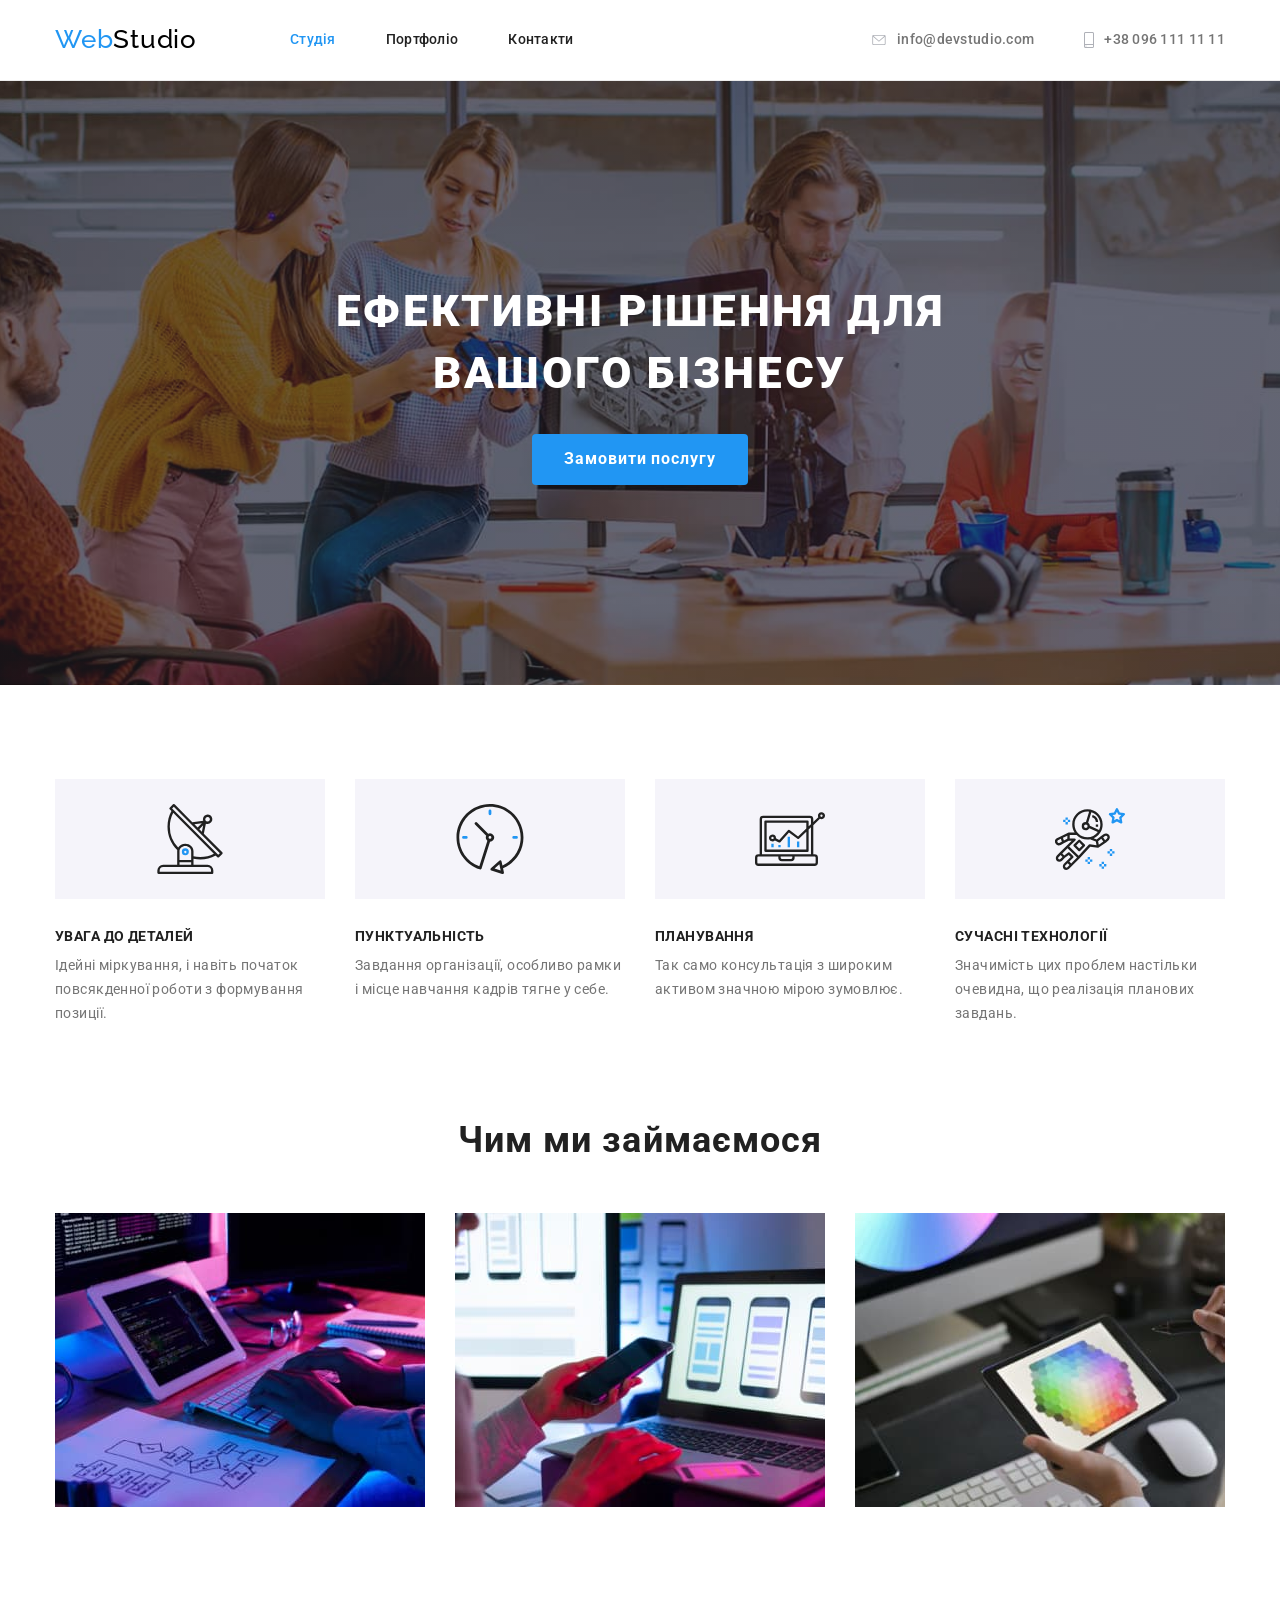
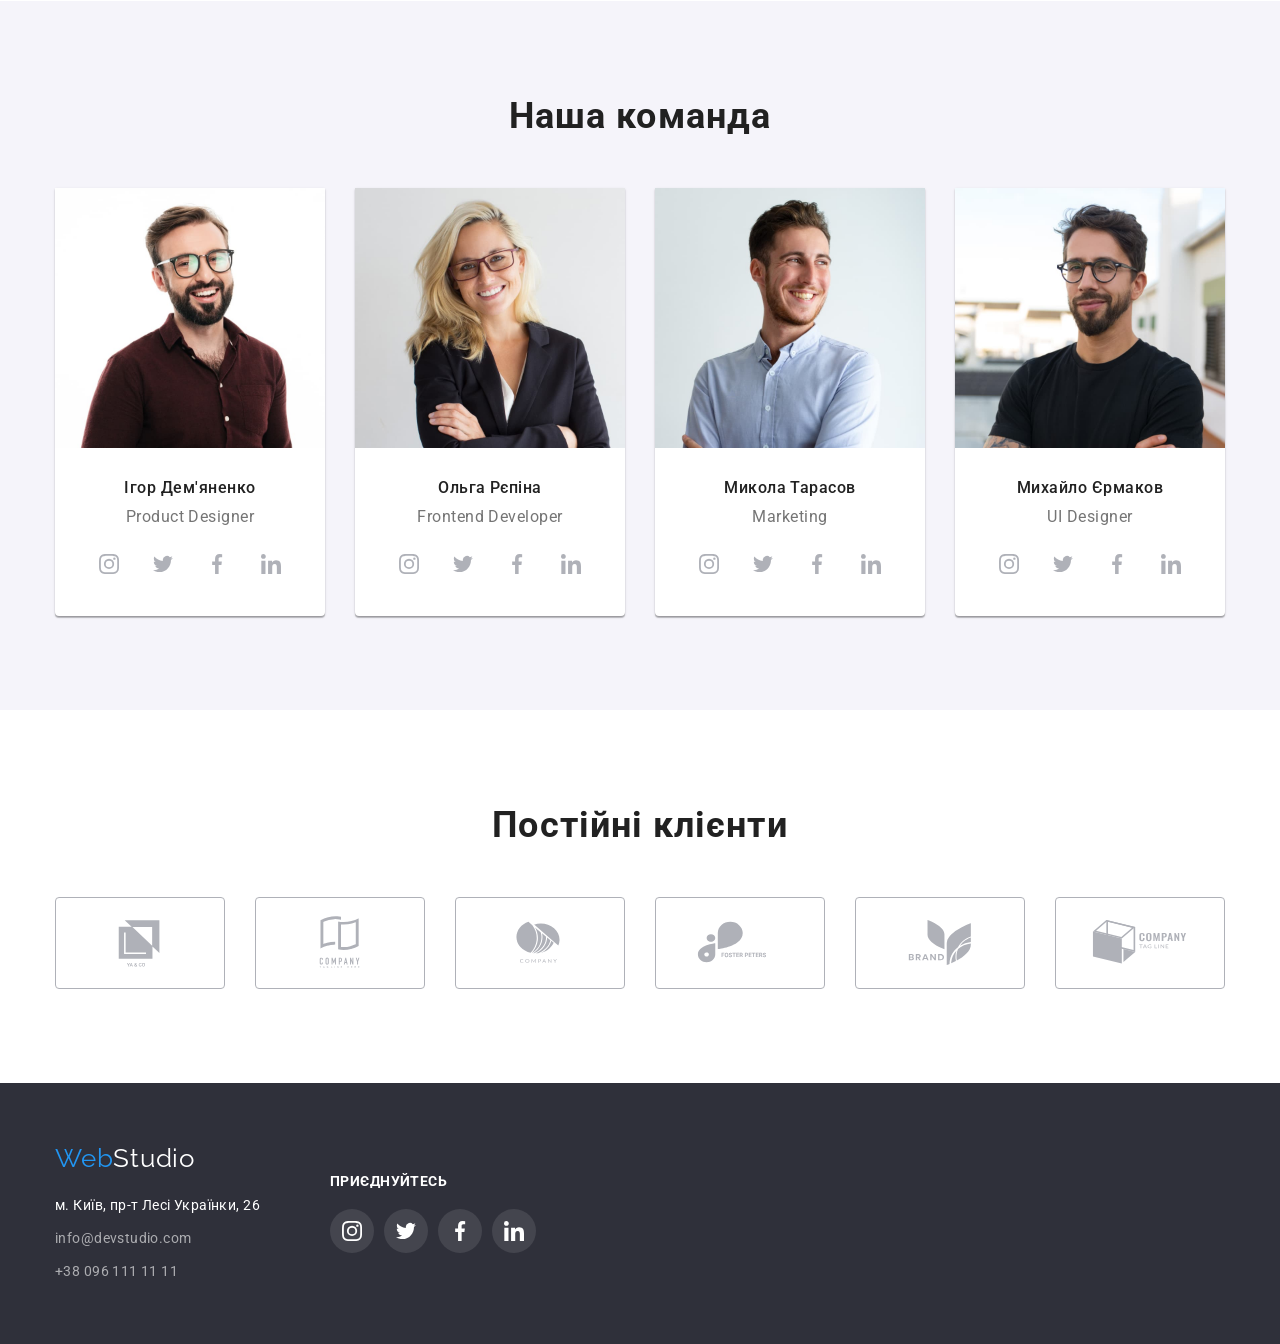
==== index.html @ cc1eb129 "Clone" ====
<!DOCTYPE html>
<html lang="uk">
  <head>
    <meta charset="UTF-8" />
    <meta http-equiv="X-UA-Compatible" content="IE=edge" />
    <meta name="viewport" content="width=device-width, initial-scale=1.0" />
    <title>WebStudio</title>
    <link rel="preconnect" href="https://fonts.googleapis.com" />
    <link rel="preconnect" href="https://fonts.gstatic.com" crossorigin />
    <link
      href="https://fonts.googleapis.com/css2?family=Raleway:wght@700&family=Roboto:wght@400;500;700;900&display=swap"
      rel="stylesheet"
    />
    <link
      rel="stylesheet"
      href="https://cdnjs.cloudflare.com/ajax/libs/modern-normalize/1.1.0/modern-normalize.min.css"
    />
    <link rel="stylesheet" href="./css/styles.css" />
  </head>
  <body>
    <header class="menu">
      <div class="container main-menu">
        <a href="./index.html" class="logo"><span class="logo-accent">Web</span>Studio</a>
        <nav class="menu-nav">
          <ul class="menu-list list">
            <li class="menu-item">
              <a href="./index.html" class="menu-link link mark-page">Студія</a>
            </li>
            <li class="menu-item">
              <a href="./portfolio.html" class="menu-link link">Портфоліо</a>
            </li>
            <li class="menu-item"><a href="" class="menu-link link">Контакти</a></li>
          </ul>
        </nav>
        <ul class="contact-list list">
          <li class="contact-item">
            <a href="mailto:info@devstudio.com" class="contact-link link icon">
              <svg class="icon-contact" width="16" height="10">
                <use href="./images/icons.svg#envelope"></use>
              </svg>
              info@devstudio.com</a
            >
          </li>
          <li class="contact-item">
            <a href="tel:+380961111111" class="contact-link link icon">
              <svg class="icon-contact" width="10" height="16">
                <use href="./images/icons.svg#smartphone"></use>
              </svg>
              +38 096 111 11 11</a
            >
          </li>
        </ul>
      </div>
    </header>

    <main class="main-page">
      <!-- Hero section -->
      <div class="bg-color">
        <section class="section hero img-hero">
          <div class="container">
            <h1 class="hero-title">Ефективні рішення для вашого бізнесу</h1>
            <button type="button" class="hero-btn">Замовити послугу</button>
          </div>
        </section>
      </div>
      <!-- Features section -->
      <section class="section">
        <div class="container">
          <h2 class="visually-hidden">Особливості</h2>
          <ul class="features-list list">
            <li class="features-item">
              <div class="features-block">
                <svg class="icon-features">
                  <use href="./images/icons.svg#antenna"></use>
                </svg>
              </div>
              <h3 class="features-subtitle">Увага до деталей</h3>
              <p class="fuatures-text">
                Ідейні міркування, і навіть початок повсякденної роботи з формування позиції.
              </p>
            </li>
            <li class="features-item">
              <div class="features-block">
                <svg class="icon-features">
                  <use href="./images/icons.svg#clock"></use>
                </svg>
              </div>
              <h3 class="features-subtitle">Пунктуальність</h3>
              <p class="fuatures-text">
                Завдання організації, особливо рамки і місце навчання кадрів тягне у себе.
              </p>
            </li>
            <li class="features-item">
              <div class="features-block">
                <svg class="icon-features">
                  <use href="./images/icons.svg#diagram"></use>
                </svg>
              </div>
              <h3 class="features-subtitle">Планування</h3>
              <p class="fuatures-text">
                Так само консультація з широким активом значною мірою зумовлює.
              </p>
            </li>
            <li class="features-item">
              <div class="features-block">
                <svg class="icon-features">
                  <use href="./images/icons.svg#astronaut"></use>
                </svg>
              </div>
              <h3 class="features-subtitle">Сучасні технології</h3>
              <p class="fuatures-text">
                Значимість цих проблем настільки очевидна, що реалізація планових завдань.
              </p>
            </li>
          </ul>
        </div>
      </section>
      <!-- Section About -->
      <section class="section about">
        <div class="container">
          <h2 class="subtitle">Чим ми займаємося</h2>
          <ul class="about-list list">
            <li class="item">
              <img src="./images/img.jpg" alt="Алгоритм" width="370" height="294" />
            </li>
            <li class="item">
              <img src="./images/img_2.jpg" alt="Дизайн" width="370" height="294" />
            </li>
            <li class="item">
              <img src="./images/img_3.jpg" alt="Колористика" width="370" height="294" />
            </li>
          </ul>
        </div>
      </section>
      <!-- Section team -->
      <section class="section team">
        <div class="container">
          <h2 class="subtitle">Наша команда</h2>

          <ul class="team-list list">
            <li class="team-item">
              <img src="./images/img_4.jpg" alt="Ігор Дем'яненко" width="270" height="260" />
              <h3 class="team-name">Ігор Дем'яненко</h3>
              <p class="team-position">Product Designer</p>
              <ul class="team-list-icon list">
                <li class="team-item-icon">
                  <a href="#" class="team-block">
                    <svg class="icon-team">
                      <use href="./images/icons.svg#instagram"></use>
                    </svg>
                  </a>
                </li>
                <li class="team-item-icon">
                  <a href="#" class="team-block">
                    <svg class="icon-team">
                      <use href="./images/icons.svg#twitter"></use>
                    </svg>
                  </a>
                </li>
                <li class="team-item-icon">
                  <a href="#" class="team-block">
                    <svg class="icon-team">
                      <use href="./images/icons.svg#facebook"></use>
                    </svg>
                  </a>
                </li>
                <li class="team-item-icon">
                  <a href="#" class="team-block">
                    <svg class="icon-team">
                      <use href="./images/icons.svg#linkedin"></use>
                    </svg>
                  </a>
                </li>
              </ul>
            </li>
            <li class="team-item">
              <img src="./images/img_5.jpg" alt="Ольга Рєпіна" width="270" height="260" />
              <h3 class="team-name">Ольга Рєпіна</h3>
              <p class="team-position">Frontend Developer</p>
              <ul class="team-list-icon list">
                <li class="team-item-icon">
                  <a href="#" class="team-block">
                    <svg class="icon-team">
                      <use href="./images/icons.svg#instagram"></use>
                    </svg>
                  </a>
                </li>
                <li class="team-item-icon">
                  <a href="#" class="team-block">
                    <svg class="icon-team">
                      <use href="./images/icons.svg#twitter"></use>
                    </svg>
                  </a>
                </li>
                <li class="team-item-icon">
                  <a href="#" class="team-block">
                    <svg class="icon-team">
                      <use href="./images/icons.svg#facebook"></use>
                    </svg>
                  </a>
                </li>
                <li class="team-item-icon">
                  <a href="#" class="team-block">
                    <svg class="icon-team">
                      <use href="./images/icons.svg#linkedin"></use>
                    </svg>
                  </a>
                </li>
              </ul>
            </li>
            <li class="team-item">
              <img src="./images/img_6.jpg" alt="Микола Тарасов" width="270" height="260" />
              <h3 class="team-name">Микола Тарасов</h3>
              <p class="team-position">Marketing</p>
              <ul class="team-list-icon list">
                <li class="team-item-icon">
                  <a href="#" class="team-block">
                    <svg class="icon-team">
                      <use href="./images/icons.svg#instagram"></use>
                    </svg>
                  </a>
                </li>
                <li class="team-item-icon">
                  <a href="#" class="team-block">
                    <svg class="icon-team">
                      <use href="./images/icons.svg#twitter"></use>
                    </svg>
                  </a>
                </li>
                <li class="team-item-icon">
                  <a href="#" class="team-block">
                    <svg class="icon-team">
                      <use href="./images/icons.svg#facebook"></use>
                    </svg>
                  </a>
                </li>
                <li class="team-item-icon">
                  <a href="#" class="team-block">
                    <svg class="icon-team">
                      <use href="./images/icons.svg#linkedin"></use>
                    </svg>
                  </a>
                </li>
              </ul>
            </li>
            <li class="team-item">
              <img src="./images/img_7.jpg" alt="Михайло Єрмаков" width="270" height="260" />
              <h3 class="team-name">Михайло Єрмаков</h3>
              <p class="team-position">UI Designer</p>
              <ul class="team-list-icon list">
                <li class="team-item-icon">
                  <a href="#" class="team-block">
                    <svg class="icon-team">
                      <use href="./images/icons.svg#instagram"></use>
                    </svg>
                  </a>
                </li>
                <li class="team-item-icon">
                  <a href="#" class="team-block">
                    <svg class="icon-team">
                      <use href="./images/icons.svg#twitter"></use>
                    </svg>
                  </a>
                </li>
                <li class="team-item-icon">
                  <a href="#" class="team-block">
                    <svg class="icon-team">
                      <use href="./images/icons.svg#facebook"></use>
                    </svg>
                  </a>
                </li>
                <li class="team-item-icon">
                  <a href="#" class="team-block">
                    <svg class="icon-team">
                      <use href="./images/icons.svg#linkedin"></use>
                    </svg>
                  </a>
                </li>
              </ul>
            </li>
          </ul>
        </div>
      </section>
      <!-- Section company -->
      <section class="section">
        <div class="container">
          <h2 class="subtitle">Постійні клієнти</h2>
          <ul class="list-company list">
            <li class="item-company">
              <a href="#" class="company-block">
                <svg class="icon-company">
                  <use href="./images/icons.svg#Logo_1"></use>
                </svg>
              </a>
            </li>
            <li class="item-company">
              <a href="#" class="company-block">
                <svg class="icon-company">
                  <use href="./images/icons.svg#Logo_2"></use>
                </svg>
              </a>
            </li>
            <li class="item-company">
              <a href="#" class="company-block">
                <svg class="icon-company">
                  <use href="./images/icons.svg#Logo_3"></use>
                </svg>
              </a>
            </li>
            <li class="item-company">
              <a href="#" class="company-block">
                <svg class="icon-company">
                  <use href="./images/icons.svg#Logo_4"></use>
                </svg>
              </a>
            </li>
            <li class="item-company">
              <a href="#" class="company-block">
                <svg class="icon-company">
                  <use href="./images/icons.svg#Logo_5"></use>
                </svg>
              </a>
            </li>
            <li class="item-company">
              <a href="#" class="company-block">
                <svg class="icon-company">
                  <use href="./images/icons.svg#Logo_6"></use>
                </svg>
              </a>
            </li>
          </ul>
        </div>
      </section>
    </main>

    <footer class="page-footer">
      <div class="container footer-cont">
        <div class="block-one">
          <a href="./index.html" class="logo footer-logo"
            ><span class="logo-accent">Web</span>Studio</a
          >
          <address class="footer-contact">
            <ul class="footer-list list">
              <li class="footer-item">
                <a
                  href="https://goo.gl/maps/K7PUjft2pTQLD7Ss7"
                  class="footer-link link map"
                  target="_blank"
                  rel="noopener noreferrer"
                  >м. Київ, пр-т Лесі Українки, 26</a
                >
              </li>
              <li class="footer-item">
                <a href="mailto:info@devstudio.com" class="footer-link link">info@devstudio.com</a>
              </li>
              <li class="footer-item">
                <a href="tel:+380961111111" class="footer-link link">+38 096 111 11 11</a>
              </li>
            </ul>
          </address>
        </div>
        <div class="block-two">
          <h2 class="footer-title">приєднуйтесь</h2>
          <ul class="sosial-list list">
            <li class="sosial-item">
              <a href="#" class="sosial-block">
                <svg class="icon-sosial">
                  <use href="./images/icons.svg#instagram"></use>
                </svg>
              </a>
            </li>
            <li class="sosial-item">
              <a href="#" class="sosial-block">
                <svg class="icon-sosial">
                  <use href="./images/icons.svg#twitter"></use>
                </svg>
              </a>
            </li>
            <li class="sosial-item">
              <a href="#" class="sosial-block">
                <svg class="icon-sosial">
                  <use href="./images/icons.svg#facebook"></use>
                </svg>
              </a>
            </li>
            <li class="sosial-item">
              <a href="#" class="sosial-block">
                <svg class="icon-sosial">
                  <use href="./images/icons.svg#linkedin"></use>
                </svg>
              </a>
            </li>
          </ul>
        </div>
      </div>
    </footer>
  </body>
</html>
---- css/styles.css ----
html {
  box-sizing: border-box;
}
*,
*::before,
*::after {
  box-sizing: inherit;
}
:root {
  --primary-bg-color: #ffffff;
  --accent-bg-color: #2f303a;
  --secondary-bg-color: #f5f4fa;

  --btn-color: #f5f4fa;
  --link-coolor: #afb1b8;

  --primary-color: #757575;
  --secondary-color: #212121;
  --accent-color: #2196f3;
  --additional-color: #ffffff;
}
body {
  font-family: 'Roboto', sans-serif;
  background-color: var(--primary-bg-color);
  color: var(--primary-color);
}
.visually-hidden {
  position: absolute;
  white-space: nowrap;
  width: 1px;
  height: 1px;
  overflow: hidden;
  border: 0;
  padding: 0;
  clip: rect(0 0 0 0);
  clip-path: inset(50%);
  margin: -1px;
}
.menu-item .mark-page {
  color: var(--accent-color);
}
.link {
  text-decoration: none;
}
.link:hover,
.link:focus {
  color: var(--accent-color);
}
.list {
  list-style-type: none;
  margin: 0;
  padding: 0;
}
.container {
  width: 1200px;
  margin-left: auto;
  margin-right: auto;
  padding-left: 15px;
  padding-right: 15px;
}
.section {
  padding-top: 94px;
  padding-bottom: 94px;
}
img {
  display: block;
  max-width: 100%;
}

/* LOGO */
.logo {
  display: block;

  font-family: 'Raleway', sans-serif;
  color: #000000;
  font-size: 26px;
  line-height: 1.2em;
  letter-spacing: 0.03em;
  text-decoration: none;
}
.logo-accent {
  color: var(--accent-color);
}
.footer-logo {
  color: var(--additional-color);
  margin-bottom: 20px;
}

/* HEADER */
.menu {
  border-bottom: 1px solid #ececec;

  font-weight: 500;
  font-size: 14px;
  line-height: 1.1em;
  letter-spacing: 0.02em;
}
.main-menu {
  display: flex;
  align-items: center;
}
.menu-list {
  display: flex;
  margin-left: 93px;
}
.menu-item:not(:last-child) {
  margin-right: 50px;
}
.menu-link {
  display: block;
  padding-top: 32px;
  padding-bottom: 32px;

  color: var(--secondary-color);
}
.contact-list {
  display: flex;
  margin-left: auto;
}
.contact-item:not(:last-child) {
  margin-right: 50px;
}
.icon:hover,
.icon:focus {
  fill: var(--accent-color);
}
.contact-item {
  fill: var(--link-coolor);
}
.icon-contact {
  margin-right: 10px;
}
.contact-link {
  display: flex;
  align-items: center;
  padding-top: 32px;
  padding-bottom: 32px;

  color: var(--primary-color);
}

/* MAIN PAGE */
.subtitle {
  margin-top: 0;
  margin-bottom: 50px;

  color: var(--secondary-color);
  font-size: 36px;
  line-height: 1.2em;
  letter-spacing: 0.03em;
  text-align: center;
}
/* Hero section */
.bg-color {
  background-color: var(--accent-bg-color);
}
.img-hero {
  max-width: 1600px;
  min-height: 600px;
  margin-left: auto;
  margin-right: auto;
  background-image: linear-gradient(to right, rgba(47, 48, 58, 0.4), rgba(47, 48, 58, 0.4)),
    url(../images/hero.jpg);
  background-color: #c4c4c4;
  background-repeat: no-repeat;
  background-position: center;
  background-size: cover;
}
.hero {
  padding-top: 200px;
  padding-bottom: 200px;
  text-align: center;
}
.hero-title {
  width: 696px;
  margin-left: auto;
  margin-right: auto;
  margin-bottom: 30px;
  margin-top: 0;

  color: var(--additional-color);
  font-weight: 900;
  font-size: 44px;
  line-height: 1.4em;
  letter-spacing: 0.06em;
  text-transform: uppercase;
}
.hero-btn {
  border: 0;
  border-radius: 4px;
  padding: 10px 32px;
  min-width: 216px;

  background-color: var(--accent-color);
  color: var(--additional-color);

  font-family: inherit;
  font-weight: 700;
  font-size: 16px;
  line-height: 1.9em;
  letter-spacing: 0.06em;
  text-align: center;
  cursor: pointer;
}
.hero-btn:hover,
.hero-btn:focus{
  box-shadow: 0px 4px 4px rgba(0, 0, 0, 0.15);
  background-color: #188CE8;
  
}
/* Features section  */
.features-list {
  display: flex;
}
.features-item {
  width: 270px;
}
.features-item:not(:last-child) {
  margin-right: 30px;
}
.features-block {
  display: flex;
  justify-content: center;
  align-items: center;
  margin-bottom: 30px;
  height: 120px;
  background-color: var(--btn-color);
}
.icon-features {
  width: 70px;
  height: 70px;
}
.features-subtitle {
  margin-top: 0;
  margin-bottom: 10px;

  color: var(--secondary-color);
  font-size: 14px;
  line-height: 1.1em;
  letter-spacing: 0.03em;
  text-transform: uppercase;
}
.fuatures-text {
  margin: 0;

  font-size: 14px;
  line-height: 1.7em;
  letter-spacing: 0.03em;
}
/* About sect */
.about {
  padding-top: 0;
}
.about-list {
  display: flex;
  flex-wrap: wrap;
  gap: 30px;
}
/* Section team */
.team {
  background-color: var(--secondary-bg-color);
}
.team-list {
  display: flex;
  flex-wrap: wrap;
  gap: 30px;
}
.team-item {
  padding-bottom: 30px;
  border-radius: 0px 0px 4px 4px;

  box-shadow: 0px 1px 3px rgba(0, 0, 0, 0.12), 0px 1px 1px rgba(0, 0, 0, 0.14),
    0px 2px 1px rgba(0, 0, 0, 0.2);
  background-color: var(--additional-color);
}
.team-list-icon {
  display: flex;
  justify-content: center;
  margin-top: 16px;
}
.team-block {
  display: inline-flex;
  justify-content: center;
  align-items: center;
  width: 44px;
  height: 44px;
  fill: var(--link-coolor);
}
.team-item-icon:not(:last-child) {
  margin-right: 10px;
}
.icon-team {
  width: 20px;
  height: 20px;
}
.team-block:hover,
.team-block:focus {
  background-color: var(--accent-color);
  border-radius: 50px;
  fill: var(--additional-color);
}
.team-name {
  margin: 30px 0 10px;

  color: var(--secondary-color);
  font-weight: 500;
  font-size: 16px;
  line-height: 1.2em;
  letter-spacing: 0.03em;
  text-align: center;
}
.team-position {
  margin: 0;

  font-size: 16px;
  line-height: 1.2em;
  letter-spacing: 0.03em;
  text-align: center;
}
/* Section company */
.list-company {
  display: flex;
}
.company-block {
  display: inline-flex;
  justify-content: center;
  align-items: center;
  border: 1px solid var(--link-coolor);
  border-radius: 4px;
  width: 170px;
  height: 92px;
  fill: var(--link-coolor);
}
.item-company:not(:last-child) {
  margin-right: 30px;
}
.icon-company {
  height: 60px;
  width: 106px;
}
.company-block:hover,
.company-block:focus {
  fill: var(--accent-color);
  border: 1px solid var(--accent-color);
}

/* PORTFOLIO PAGE */
.filters-list {
  display: flex;
  justify-content: center;
  margin-bottom: 50px;
}
.filters-item:not(:last-child) {
  margin-right: 8px;
}
.filters-btn {
  padding: 6px 22px;
  border: 0;
  border-radius: 4px;

  background-color: var(--btn-color);
  color: var(--secondary-color);
  font-family: inherit;
  font-weight: 500;
  font-size: 16px;
  line-height: 1.6em;
  letter-spacing: 0.03em;
  text-align: center;
  cursor: pointer;
}
.filters-btn:hover,
.filters-btn:focus {
  background-color: var(--accent-color);
  color: var(--additional-color);
  box-shadow: 0px 3px 1px rgba(0, 0, 0, 0.1), 0px 1px 2px rgba(0, 0, 0, 0.08),
    0px 2px 2px rgba(0, 0, 0, 0.12);
}
.portfolio-list {
  display: flex;
  flex-wrap: wrap;
}
.portfolio-item {
  width: calc((100% - 60px) / 3);
  margin-right: 30px;
  margin-bottom: 30px;

  background-color: var(--additional-color);
}
.portfolio-item:hover,
.portfolio-item:focus {
  box-shadow: 0px 1px 1px rgba(0, 0, 0, 0.12), 0px 4px 4px rgba(0, 0, 0, 0.06),
    1px 4px 6px rgba(0, 0, 0, 0.16);
}
.portfolio-item:nth-child(3n) {
  margin-right: 0;
}
.portfolio-item:nth-last-child(-n + 3) {
  margin-bottom: 0;
}
.portfolio-link {
  text-decoration: none;
  color: var(--primary-color);
}

.container-title {
  padding: 20px 24px;
  border: 1px solid #eeeeee;
  border-top: 0;
}
.portfolio-subtitle {
  margin-bottom: 4px;

  color: var(--secondary-color);
  font-size: 18px;
  line-height: 2em;
  letter-spacing: 0.06em;
}
.portfolio-text {
  margin: 0;

  font-size: 16px;
  line-height: 1.9em;
  letter-spacing: 0.03em;
}

/* FOOTER */
.page-footer {
  padding-top: 60px;
  padding-bottom: 60px;

  background-color: var(--accent-bg-color);
}
.footer-cont {
  display: flex;
  align-items: center;
}
.block-one {
  margin-right: 70px;
}
.footer-list {
  font-size: 14px;
  line-height: 1.7em;
  letter-spacing: 0.03em;
  font-style: normal;
}
.footer-item {
  margin-bottom: 9px;
}
.footer-item:last-child {
  margin-bottom: 0;
}
.footer-link {
  color: rgba(255, 255, 255, 0.6);
}
.map {
  color: var(--additional-color);
}
.footer-title {
  margin: 0;
  margin-bottom: 20px;
  font-size: 14px;
  line-height: 1.1em;
  letter-spacing: 0.03em;
  text-transform: uppercase;
  color: var(--additional-color);
}
.sosial-list {
  display: flex;
  justify-content: center;
}
.sosial-item:not(:last-child) {
  margin-right: 10px;
}
.sosial-block {
  display: inline-flex;
  justify-content: center;
  align-items: center;
  width: 44px;
  height: 44px;
  fill: var(--additional-color);
  background-color: rgba(255, 255, 255, 0.1);
  border-radius: 50px;
}
.sosial-block:hover,
.sosial-block:focus {
  background-color: var(--accent-color);
}
.icon-sosial {
  width: 20px;
  height: 20px;
}
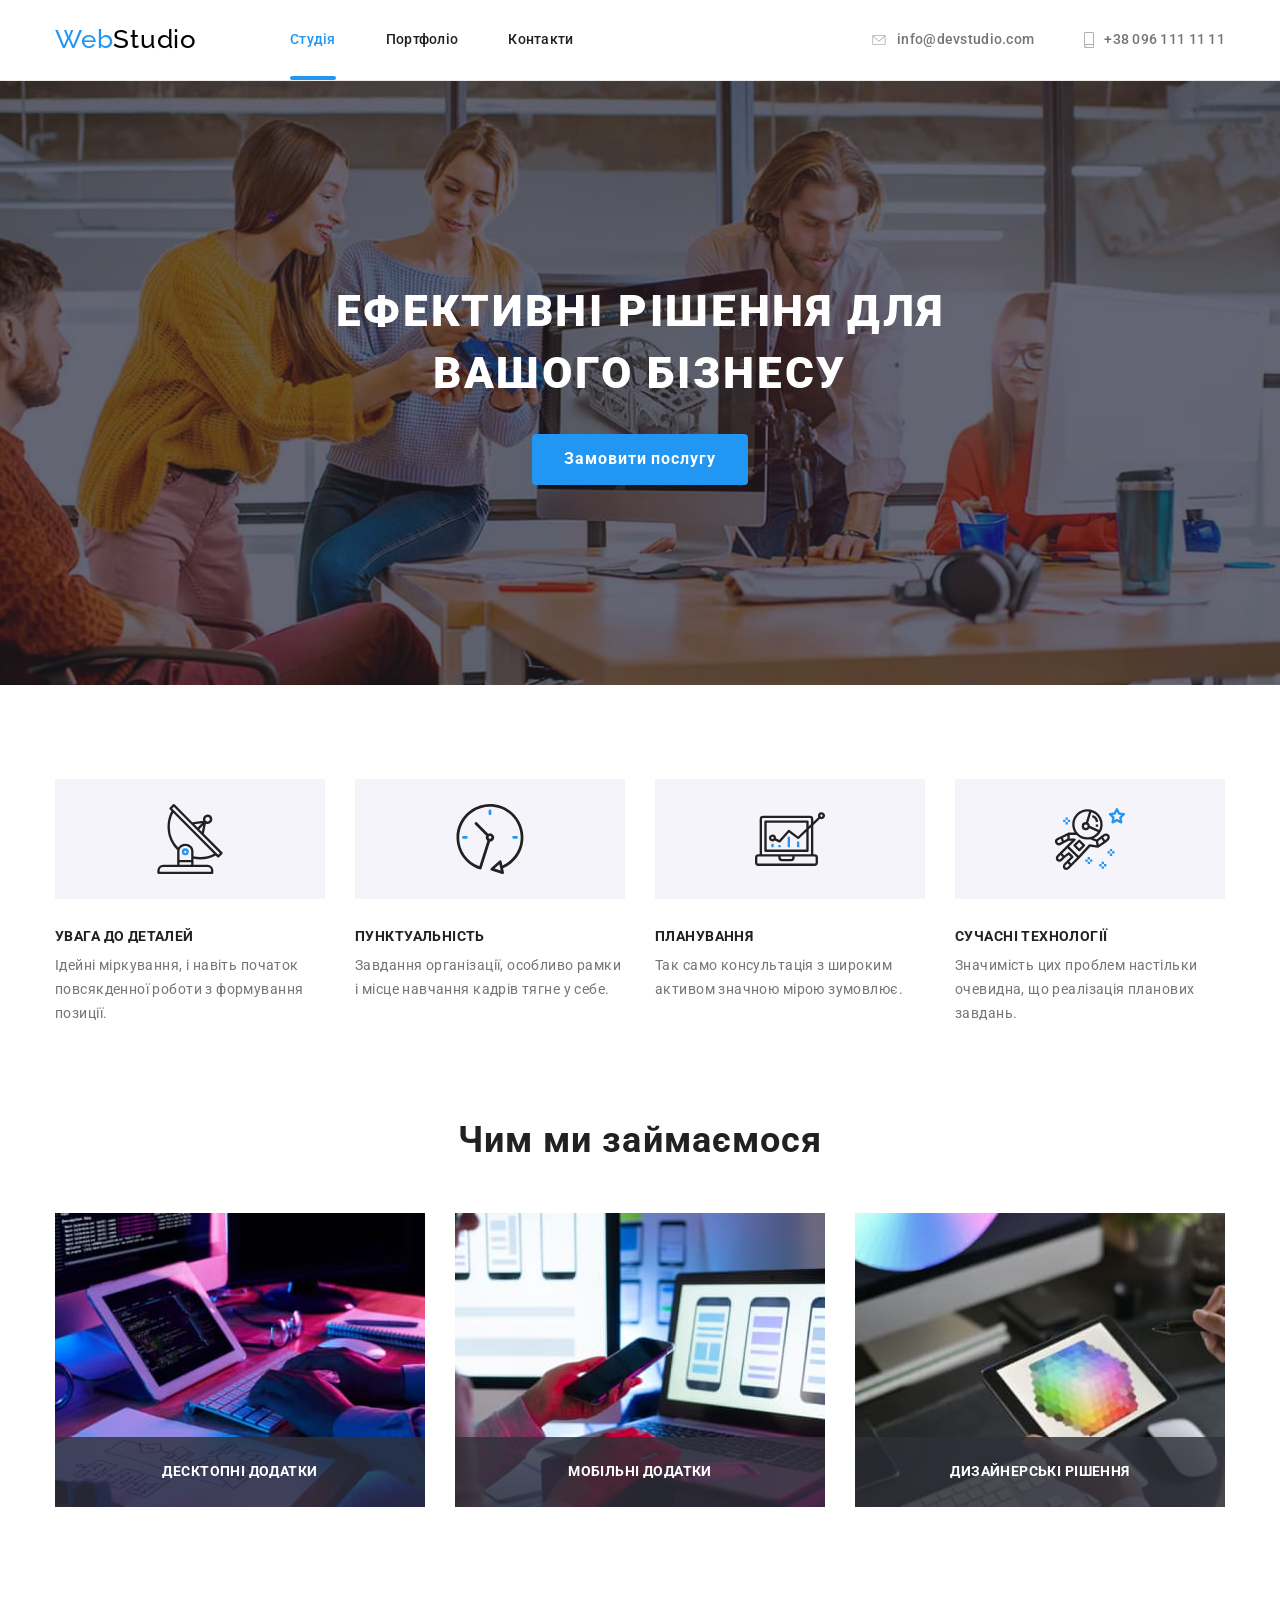
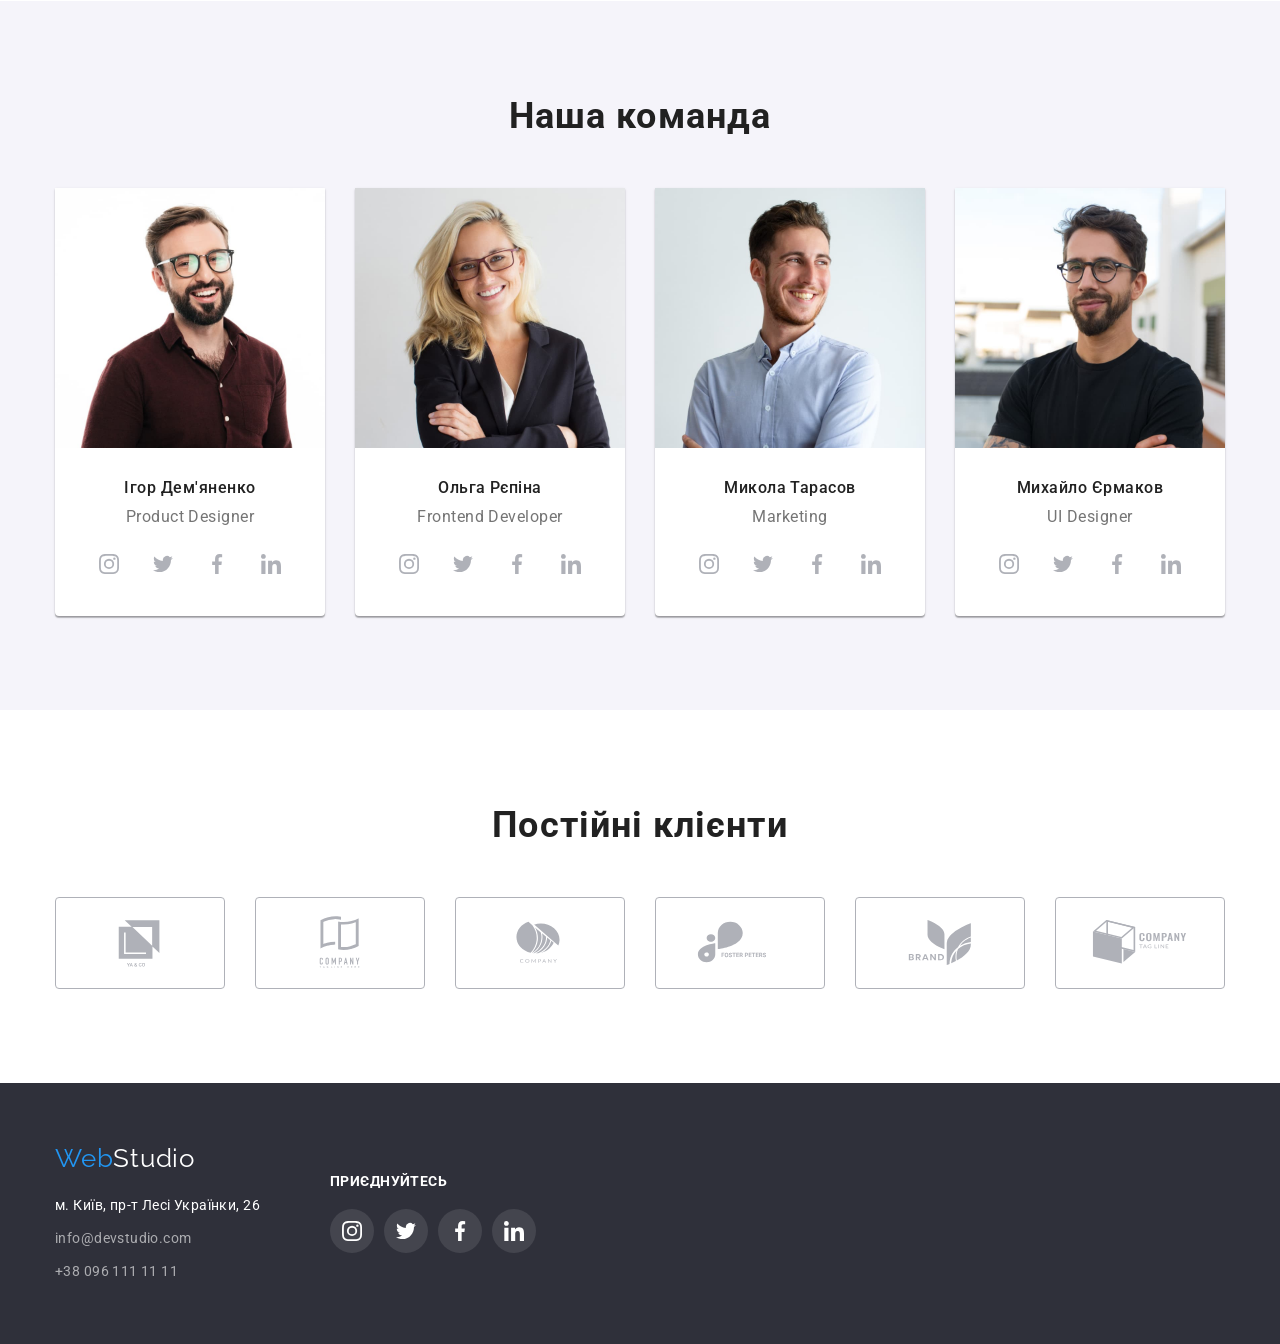
==== commit a62f455a: "Decor" ====
--- a/index.html
+++ b/index.html
@@ -122,12 +122,21 @@
           <ul class="about-list list">
             <li class="item">
               <img src="./images/img.jpg" alt="Алгоритм" width="370" height="294" />
+              <div class="img-descr">
+                <p class="text-img">Десктопні додатки</p>
+              </div>
             </li>
             <li class="item">
               <img src="./images/img_2.jpg" alt="Дизайн" width="370" height="294" />
+              <div class="img-descr">
+                <p class="text-img">Мобільні додатки</p>
+              </div>
             </li>
             <li class="item">
               <img src="./images/img_3.jpg" alt="Колористика" width="370" height="294" />
+              <div class="img-descr">
+                <p class="text-img">Дизайнерські рішення</p>
+              </div>
             </li>
           </ul>
         </div>
--- a/css/styles.css
+++ b/css/styles.css
@@ -38,9 +38,23 @@
 }
 .menu-item .mark-page {
   color: var(--accent-color);
+  position: relative;
+}
+.mark-page::after {
+  content: '';
+  position: absolute;
+  left: 0;
+  bottom: 0;
+  width: 100%;
+  height: 4px;
+  background-color: var(--accent-color);
+  border-radius: 2px;
 }
 .link {
   text-decoration: none;
+  transition-property: color;
+  transition-duration: 250ms;
+  transition-timing-function: cubic-bezier(0.4, 0, 0.2, 1);
 }
 .link:hover,
 .link:focus {
@@ -119,6 +133,11 @@
 }
 .contact-item:not(:last-child) {
   margin-right: 50px;
+}
+.icon {
+  transition-property: fill;
+  transition-duration: 250ms;
+  transition-timing-function: cubic-bezier(0.4, 0, 0.2, 1);
 }
 .icon:hover,
 .icon:focus {
@@ -201,12 +220,15 @@
   letter-spacing: 0.06em;
   text-align: center;
   cursor: pointer;
+
+  transition-property: background-color, box-shadow;
+  transition-duration: 250ms;
+  transition-timing-function: cubic-bezier(0.4, 0, 0.2, 1);
 }
 .hero-btn:hover,
-.hero-btn:focus{
+.hero-btn:focus {
   box-shadow: 0px 4px 4px rgba(0, 0, 0, 0.15);
-  background-color: #188CE8;
-  
+  background-color: #188ce8;
 }
 /* Features section  */
 .features-list {
@@ -247,6 +269,7 @@
   line-height: 1.7em;
   letter-spacing: 0.03em;
 }
+
 /* About sect */
 .about {
   padding-top: 0;
@@ -256,6 +279,34 @@
   flex-wrap: wrap;
   gap: 30px;
 }
+.item {
+  position: relative;
+}
+
+.img-descr {
+  position: absolute;
+  left: 0;
+  bottom: 0;
+  height: 70px;
+  width: 100%;
+
+  background: rgba(47, 48, 58, 0.8);
+}
+.text-img {
+  position: absolute;
+  top: 50%;
+  left: 50%;
+  transform: translate(-50%, -50%);
+  margin: 0;
+
+  font-weight: 700;
+  font-size: 14px;
+  line-height: 1.1em;
+  letter-spacing: 0.03em;
+  text-transform: uppercase;
+
+  color: var(--additional-color);
+}
 /* Section team */
 .team {
   background-color: var(--secondary-bg-color);
@@ -285,6 +336,10 @@
   width: 44px;
   height: 44px;
   fill: var(--link-coolor);
+
+  transition-property: background-color, border-radius, fill;
+  transition-duration: 250ms;
+  transition-timing-function: cubic-bezier(0.4, 0, 0.2, 1);
 }
 .team-item-icon:not(:last-child) {
   margin-right: 10px;
@@ -330,6 +385,10 @@
   width: 170px;
   height: 92px;
   fill: var(--link-coolor);
+
+  transition-property: fill, border;
+  transition-duration: 250ms;
+  transition-timing-function: cubic-bezier(0.4, 0, 0.2, 1);
 }
 .item-company:not(:last-child) {
   margin-right: 30px;
@@ -367,6 +426,10 @@
   letter-spacing: 0.03em;
   text-align: center;
   cursor: pointer;
+
+  transition-property: background-color, color, box-shadow;
+  transition-duration: 250ms;
+  transition-timing-function: cubic-bezier(0.4, 0, 0.2, 1);
 }
 .filters-btn:hover,
 .filters-btn:focus {
@@ -385,6 +448,10 @@
   margin-bottom: 30px;
 
   background-color: var(--additional-color);
+
+  transition-property: box-shadow;
+  transition-duration: 250ms;
+  transition-timing-function: cubic-bezier(0.4, 0, 0.2, 1);
 }
 .portfolio-item:hover,
 .portfolio-item:focus {
@@ -400,6 +467,36 @@
 .portfolio-link {
   text-decoration: none;
   color: var(--primary-color);
+}
+.transform-link {
+  position: relative;
+  overflow: hidden;
+}
+.text-link {
+  position: absolute;
+  top: 0;
+  left: 0;
+  width: 100%;
+  height: 100%;
+  margin: 0;
+  padding: 63px 24px;
+
+  font-weight: 400;
+  font-size: 18px;
+  line-height: 1.6;
+  letter-spacing: 0.03em;
+
+  color: var(--additional-color);
+  background: rgba(33, 150, 243, 0.9);
+
+  transform: translateY(295px);
+  transition-property: transform;
+  transition-duration: 250ms;
+  transition-timing-function: cubic-bezier(0.4, 0, 0.2, 1);
+}
+.portfolio-item:hover .text-link,
+.portfolio-item:focus .text-link {
+  transform: translateY(0);
 }
 
 .container-title {
@@ -480,6 +577,10 @@
   fill: var(--additional-color);
   background-color: rgba(255, 255, 255, 0.1);
   border-radius: 50px;
+
+  transition-property: background-color;
+  transition-duration: 250ms;
+  transition-timing-function: cubic-bezier(0.4, 0, 0.2, 1);
 }
 .sosial-block:hover,
 .sosial-block:focus {
